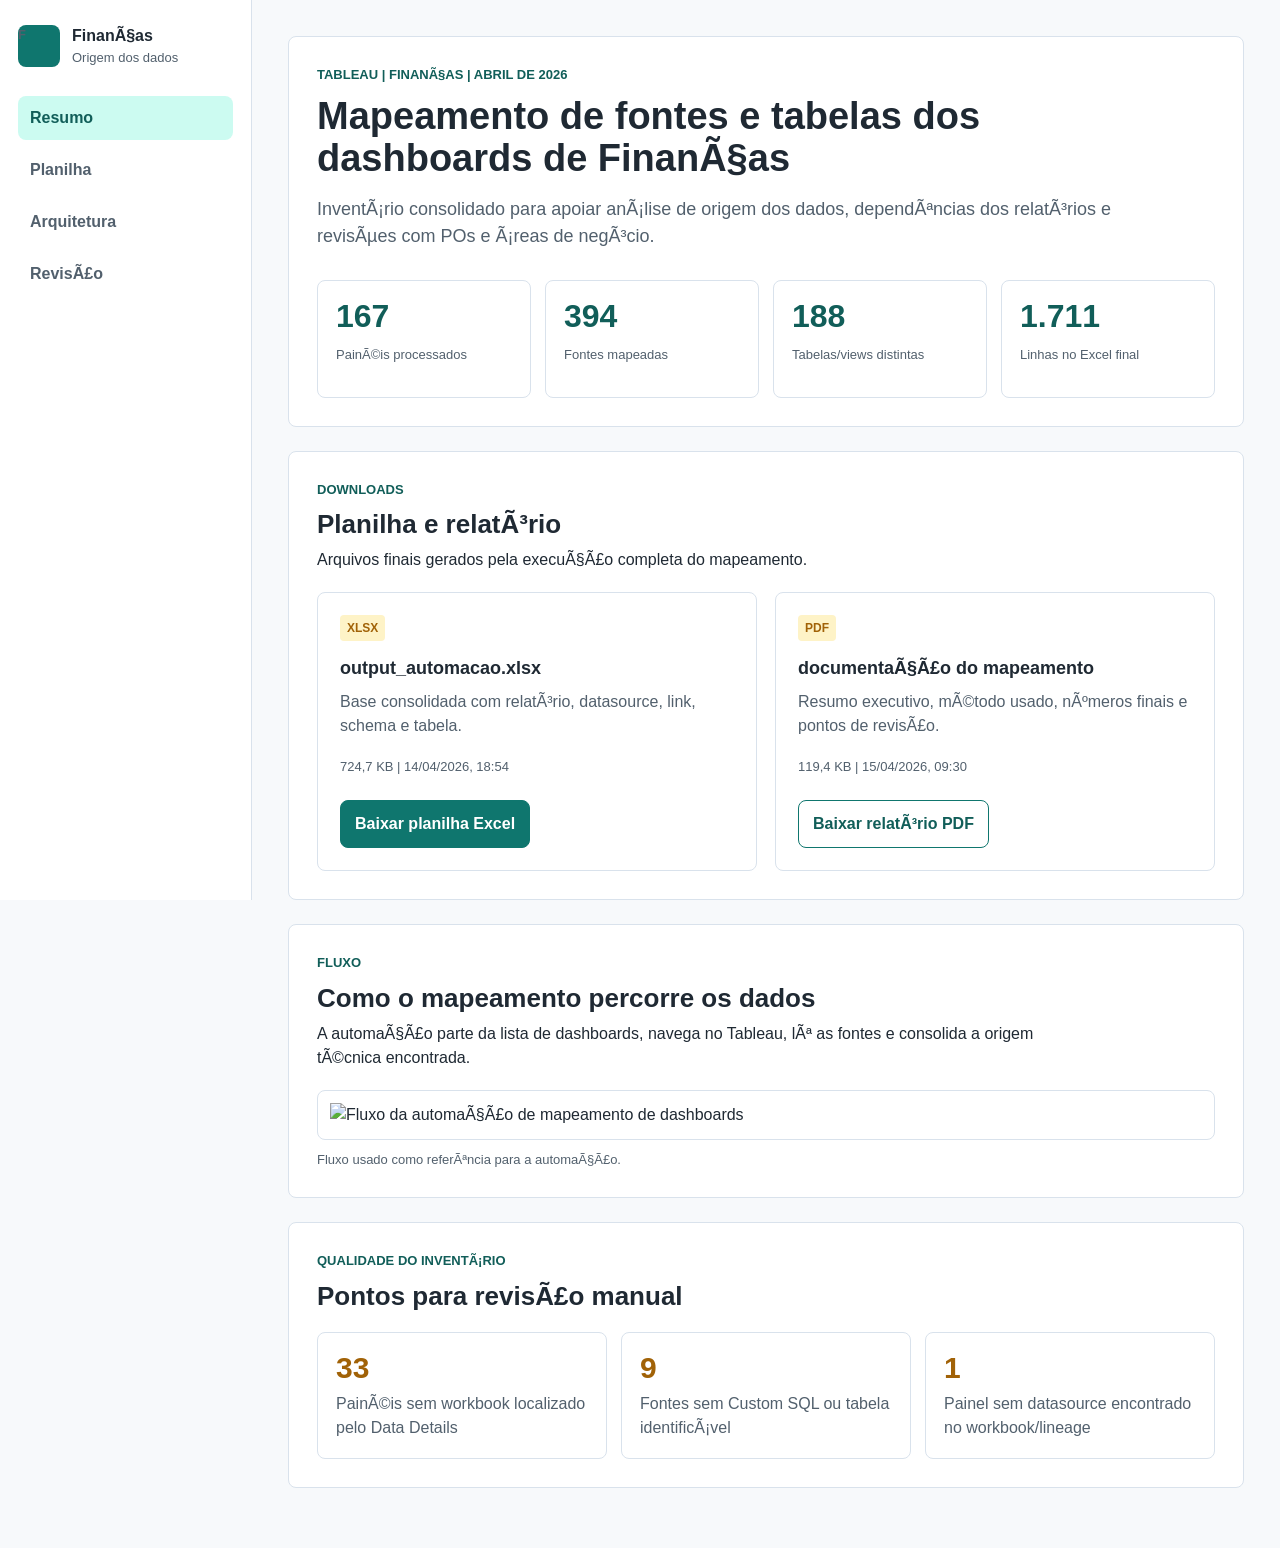
==== index.html @ c81b30ee "Publica app completo com downloads reais" ====
﻿<!doctype html>
<html lang="pt-BR">
<head>
  <meta charset="utf-8">
  <meta name="viewport" content="width=device-width, initial-scale=1">
  <title>Mapeamento de Dashboards de FinanÃ§as</title>
  <link rel="stylesheet" href="./styles.css">
</head>
<body>
  <aside class="sidebar" aria-label="Menu principal">
    <div class="brand">
      <span class="brand-mark">F</span>
      <div>
        <strong>FinanÃ§as</strong>
        <span>Origem dos dados</span>
      </div>
    </div>

    <nav>
      <a class="nav-item active" href="#resumo">Resumo</a>
      <a class="nav-item" href="#planilha">Planilha</a>
      <a class="nav-item" href="#arquitetura">Arquitetura</a>
      <a class="nav-item" href="#revisao">RevisÃ£o</a>
    </nav>
  </aside>

  <main class="content">
    <section class="intro" id="resumo">
      <p class="eyebrow">Tableau | FinanÃ§as | Abril de 2026</p>
      <h1>Mapeamento de fontes e tabelas dos dashboards de FinanÃ§as</h1>
      <p class="lead">
        InventÃ¡rio consolidado para apoiar anÃ¡lise de origem dos dados, dependÃªncias dos relatÃ³rios e revisÃµes com POs e Ã¡reas de negÃ³cio.
      </p>

      <div class="metrics" aria-label="NÃºmeros da execuÃ§Ã£o">
        <article class="metric">
          <strong data-metric="paineis">167</strong>
          <span>PainÃ©is processados</span>
        </article>
        <article class="metric">
          <strong data-metric="fontes">394</strong>
          <span>Fontes mapeadas</span>
        </article>
        <article class="metric">
          <strong data-metric="tabelas">188</strong>
          <span>Tabelas/views distintas</span>
        </article>
        <article class="metric">
          <strong data-metric="linhas">1.711</strong>
          <span>Linhas no Excel final</span>
        </article>
      </div>
    </section>

    <section id="planilha" class="section-block">
      <div class="section-heading">
        <p class="eyebrow">Downloads</p>
        <h2>Planilha e relatÃ³rio</h2>
        <p>Arquivos finais gerados pela execuÃ§Ã£o completa do mapeamento.</p>
      </div>

      <div class="download-grid">
        <article class="download-card">
          <div>
            <span class="file-type">XLSX</span>
            <h3>output_automacao.xlsx</h3>
            <p>Base consolidada com relatÃ³rio, datasource, link, schema e tabela.</p>
            <span class="file-meta" data-file="excel">Arquivo Excel</span>
          </div>
          <a class="button" href="./downloads/output_automacao.xlsx" download>Baixar planilha Excel</a>
        </article>

        <article class="download-card">
          <div>
            <span class="file-type">PDF</span>
            <h3>documentaÃ§Ã£o do mapeamento</h3>
            <p>Resumo executivo, mÃ©todo usado, nÃºmeros finais e pontos de revisÃ£o.</p>
            <span class="file-meta" data-file="pdf">Arquivo PDF</span>
          </div>
          <a class="button secondary" href="./downloads/documentacao_mapeamento_dashboards_financas.pdf" download>Baixar relatÃ³rio PDF</a>
        </article>
      </div>
    </section>

    <section id="arquitetura" class="section-block">
      <div class="section-heading">
        <p class="eyebrow">Fluxo</p>
        <h2>Como o mapeamento percorre os dados</h2>
        <p>A automaÃ§Ã£o parte da lista de dashboards, navega no Tableau, lÃª as fontes e consolida a origem tÃ©cnica encontrada.</p>
      </div>
      <figure class="architecture">
        <img src="./assets/arquitetura_automacao.png" alt="Fluxo da automaÃ§Ã£o de mapeamento de dashboards">
        <figcaption>Fluxo usado como referÃªncia para a automaÃ§Ã£o.</figcaption>
      </figure>
    </section>

    <section id="revisao" class="section-block">
      <div class="section-heading">
        <p class="eyebrow">Qualidade do inventÃ¡rio</p>
        <h2>Pontos para revisÃ£o manual</h2>
      </div>

      <div class="review-list">
        <article>
          <strong>33</strong>
          <span>PainÃ©is sem workbook localizado pelo Data Details</span>
        </article>
        <article>
          <strong>9</strong>
          <span>Fontes sem Custom SQL ou tabela identificÃ¡vel</span>
        </article>
        <article>
          <strong>1</strong>
          <span>Painel sem datasource encontrado no workbook/lineage</span>
        </article>
      </div>
    </section>
  </main>

  <script src="./app.js"></script>
</body>
</html>
---- styles.css ----
:root {
  --ink: #1f2933;
  --muted: #52606d;
  --line: #d9e2ec;
  --panel: #ffffff;
  --page: #f7f9fb;
  --accent: #0f766e;
  --accent-strong: #115e59;
  --accent-soft: #ccfbf1;
  --gold: #a16207;
  --radius: 8px;
}

* {
  box-sizing: border-box;
}

html {
  scroll-behavior: smooth;
}

body {
  background: var(--page);
  color: var(--ink);
  font-family: Arial, Helvetica, sans-serif;
  font-size: 16px;
  letter-spacing: 0;
  line-height: 1.5;
  margin: 0;
}

a {
  color: inherit;
}

.sidebar {
  background: #ffffff;
  border-right: 1px solid var(--line);
  bottom: 0;
  display: flex;
  flex-direction: column;
  gap: 28px;
  left: 0;
  padding: 24px 18px;
  position: fixed;
  top: 0;
  width: 252px;
  z-index: 10;
}

.brand {
  align-items: center;
  display: flex;
  gap: 12px;
}

.brand-mark {
  align-items: center;
  background: var(--accent);
  border-radius: var(--radius);
  color: #ffffff;
  display: inline-flex;
  font-weight: 700;
  height: 42px;
  justify-content: center;
  width: 42px;
}

.brand strong,
.brand span {
  display: block;
}

.brand span {
  color: var(--muted);
  font-size: 13px;
}

nav {
  display: grid;
  gap: 8px;
}

.nav-item,
.logout {
  border-radius: var(--radius);
  color: var(--muted);
  font-weight: 700;
  padding: 10px 12px;
  text-decoration: none;
}

.nav-item:hover,
.nav-item.active {
  background: var(--accent-soft);
  color: var(--accent-strong);
}

.logout {
  margin-top: auto;
}

.content {
  margin-left: 252px;
  padding: 36px;
}

.intro,
.section-block {
  background: var(--panel);
  border: 1px solid var(--line);
  border-radius: var(--radius);
  margin: 0 0 24px;
  padding: 28px;
}

.intro {
  min-height: 380px;
}

.eyebrow {
  color: var(--accent-strong);
  font-size: 13px;
  font-weight: 700;
  letter-spacing: 0;
  margin: 0 0 10px;
  text-transform: uppercase;
}

h1,
h2,
h3,
p {
  margin-top: 0;
}

h1 {
  font-size: 38px;
  line-height: 1.12;
  margin-bottom: 16px;
  max-width: 880px;
}

h2 {
  font-size: 26px;
  line-height: 1.2;
  margin-bottom: 8px;
}

h3 {
  font-size: 18px;
  margin-bottom: 8px;
}

.lead {
  color: var(--muted);
  font-size: 18px;
  max-width: 820px;
}

.metrics {
  display: grid;
  gap: 14px;
  grid-template-columns: repeat(4, minmax(0, 1fr));
  margin-top: 30px;
}

.metric {
  border: 1px solid var(--line);
  border-radius: var(--radius);
  min-height: 118px;
  padding: 18px;
}

.metric strong {
  color: var(--accent-strong);
  display: block;
  font-size: 32px;
  line-height: 1.1;
  margin-bottom: 8px;
}

.metric span,
.file-meta,
figcaption {
  color: var(--muted);
  font-size: 13px;
}

.section-heading {
  margin-bottom: 20px;
  max-width: 760px;
}

.download-grid {
  display: grid;
  gap: 18px;
  grid-template-columns: repeat(2, minmax(0, 1fr));
}

.download-card {
  border: 1px solid var(--line);
  border-radius: var(--radius);
  display: flex;
  flex-direction: column;
  justify-content: space-between;
  min-height: 246px;
  padding: 22px;
}

.file-type {
  background: #fef3c7;
  border-radius: 4px;
  color: var(--gold);
  display: inline-block;
  font-size: 12px;
  font-weight: 700;
  margin-bottom: 14px;
  padding: 4px 7px;
}

.download-card p {
  color: var(--muted);
}

.button {
  align-items: center;
  background: var(--accent);
  border: 1px solid var(--accent);
  border-radius: var(--radius);
  color: #ffffff;
  display: inline-flex;
  font-weight: 700;
  justify-content: center;
  margin-top: 22px;
  min-height: 44px;
  padding: 11px 14px;
  text-decoration: none;
  width: fit-content;
}

.button:hover {
  background: var(--accent-strong);
}

.button.secondary {
  background: #ffffff;
  color: var(--accent-strong);
}

.button.secondary:hover {
  background: var(--accent-soft);
}

.architecture {
  margin: 0;
}

.architecture img {
  background: #ffffff;
  border: 1px solid var(--line);
  border-radius: var(--radius);
  display: block;
  height: auto;
  max-width: 100%;
  padding: 12px;
}

.architecture figcaption {
  margin-top: 10px;
}

.review-list {
  display: grid;
  gap: 14px;
  grid-template-columns: repeat(3, minmax(0, 1fr));
}

.review-list article {
  border: 1px solid var(--line);
  border-radius: var(--radius);
  padding: 18px;
}

.review-list strong {
  color: var(--gold);
  display: block;
  font-size: 30px;
  line-height: 1.1;
  margin-bottom: 8px;
}

.review-list span {
  color: var(--muted);
}

@media (max-width: 920px) {
  .sidebar {
    border-bottom: 1px solid var(--line);
    border-right: 0;
    bottom: auto;
    position: sticky;
    width: 100%;
  }

  nav {
    grid-template-columns: repeat(4, minmax(0, 1fr));
  }

  .logout {
    display: none;
  }

  .content {
    margin-left: 0;
    padding: 18px;
  }

  h1 {
    font-size: 30px;
  }

  .metrics,
  .download-grid,
  .review-list {
    grid-template-columns: 1fr;
  }
}

@media (max-width: 560px) {
  .sidebar {
    padding: 16px;
  }

  nav {
    grid-template-columns: 1fr 1fr;
  }

  .intro,
  .section-block {
    padding: 20px;
  }
}
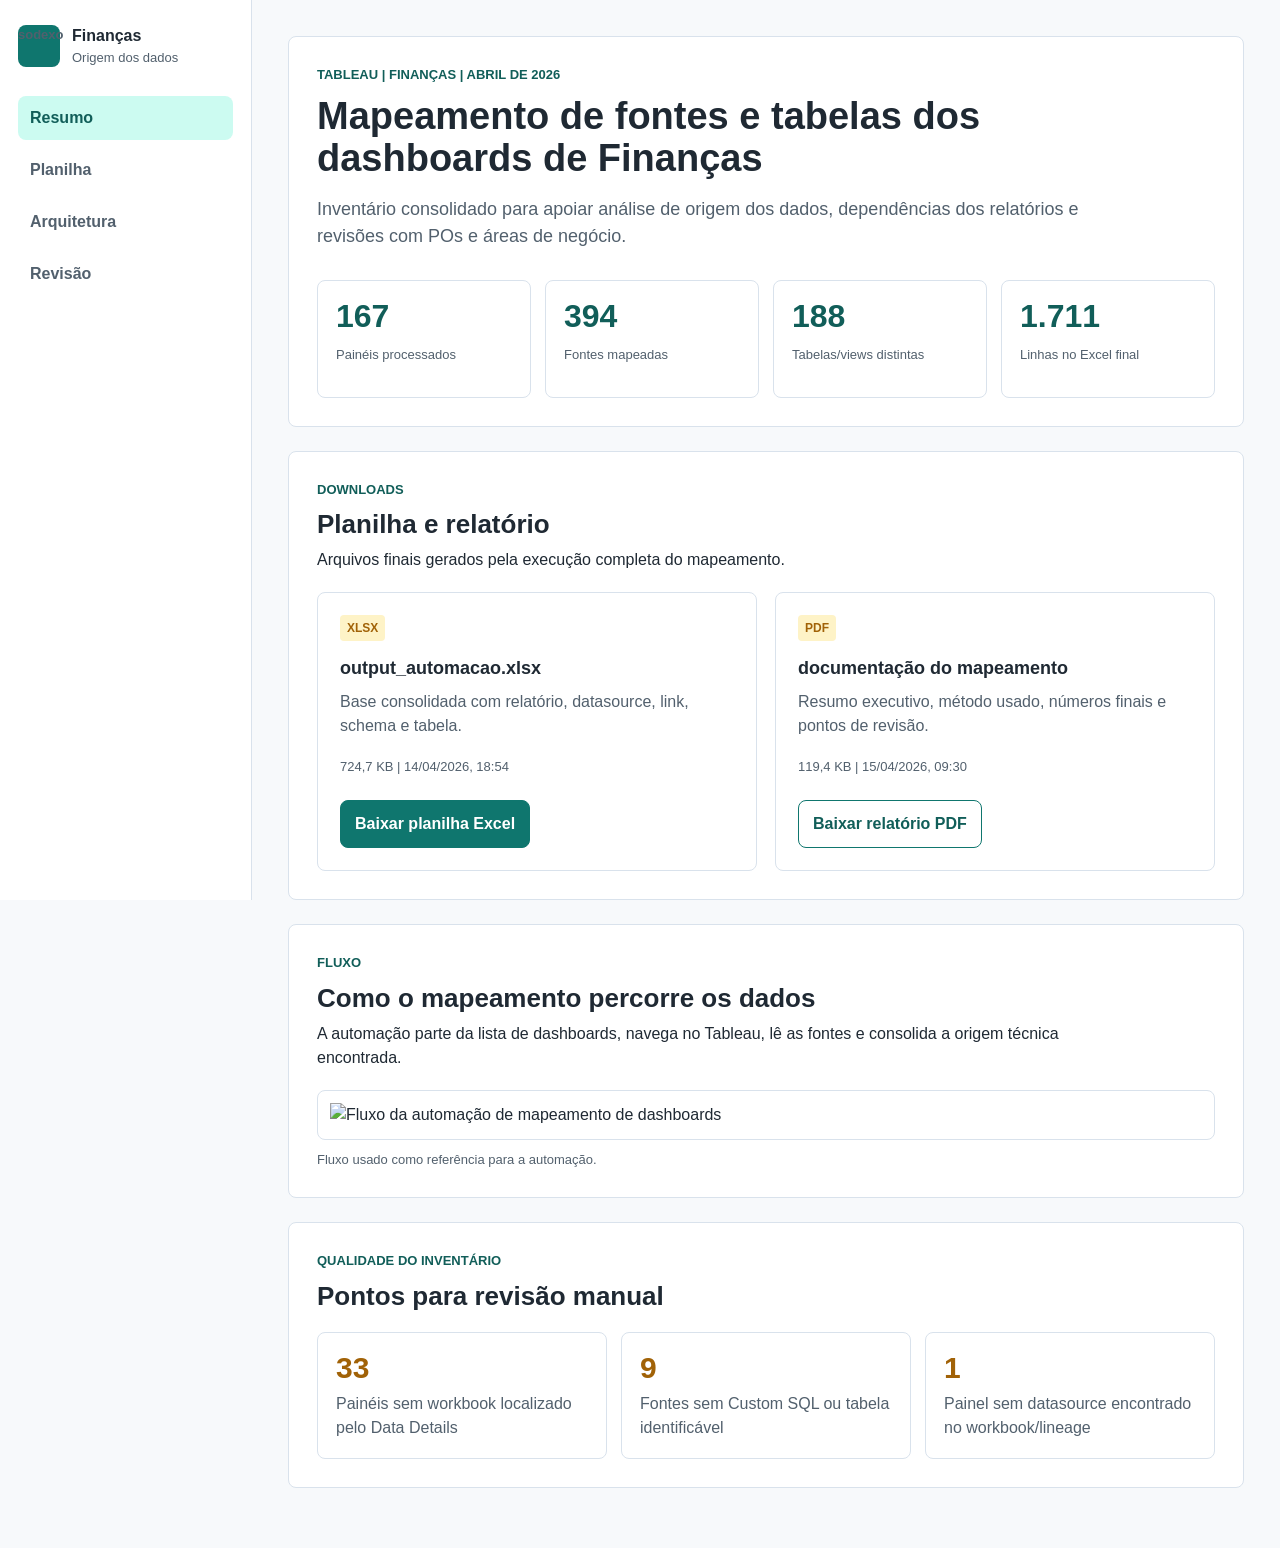
==== commit e7060f32: "Adiciona versionamento de assets do design system" ====
--- a/index.html
+++ b/index.html
@@ -1,17 +1,17 @@
-﻿<!doctype html>
+<!doctype html>
 <html lang="pt-BR">
 <head>
   <meta charset="utf-8">
   <meta name="viewport" content="width=device-width, initial-scale=1">
-  <title>Mapeamento de Dashboards de FinanÃ§as</title>
-  <link rel="stylesheet" href="./styles.css">
+  <title>Mapeamento de Dashboards de Finanças</title>
+  <link rel="stylesheet" href="./styles.css?v=20260415-design-system">
 </head>
 <body>
   <aside class="sidebar" aria-label="Menu principal">
     <div class="brand">
-      <span class="brand-mark">F</span>
+      <span class="brand-mark">sodexo</span>
       <div>
-        <strong>FinanÃ§as</strong>
+        <strong>Finanças</strong>
         <span>Origem dos dados</span>
       </div>
     </div>
@@ -20,22 +20,22 @@
       <a class="nav-item active" href="#resumo">Resumo</a>
       <a class="nav-item" href="#planilha">Planilha</a>
       <a class="nav-item" href="#arquitetura">Arquitetura</a>
-      <a class="nav-item" href="#revisao">RevisÃ£o</a>
+      <a class="nav-item" href="#revisao">Revisão</a>
     </nav>
   </aside>
 
   <main class="content">
     <section class="intro" id="resumo">
-      <p class="eyebrow">Tableau | FinanÃ§as | Abril de 2026</p>
-      <h1>Mapeamento de fontes e tabelas dos dashboards de FinanÃ§as</h1>
+      <p class="eyebrow">Tableau | Finanças | Abril de 2026</p>
+      <h1>Mapeamento de fontes e tabelas dos dashboards de Finanças</h1>
       <p class="lead">
-        InventÃ¡rio consolidado para apoiar anÃ¡lise de origem dos dados, dependÃªncias dos relatÃ³rios e revisÃµes com POs e Ã¡reas de negÃ³cio.
+        Inventário consolidado para apoiar análise de origem dos dados, dependências dos relatórios e revisões com POs e áreas de negócio.
       </p>
 
-      <div class="metrics" aria-label="NÃºmeros da execuÃ§Ã£o">
+      <div class="metrics" aria-label="Números da execução">
         <article class="metric">
           <strong data-metric="paineis">167</strong>
-          <span>PainÃ©is processados</span>
+          <span>Painéis processados</span>
         </article>
         <article class="metric">
           <strong data-metric="fontes">394</strong>
@@ -55,8 +55,8 @@
     <section id="planilha" class="section-block">
       <div class="section-heading">
         <p class="eyebrow">Downloads</p>
-        <h2>Planilha e relatÃ³rio</h2>
-        <p>Arquivos finais gerados pela execuÃ§Ã£o completa do mapeamento.</p>
+        <h2>Planilha e relatório</h2>
+        <p>Arquivos finais gerados pela execução completa do mapeamento.</p>
       </div>
 
       <div class="download-grid">
@@ -64,7 +64,7 @@
           <div>
             <span class="file-type">XLSX</span>
             <h3>output_automacao.xlsx</h3>
-            <p>Base consolidada com relatÃ³rio, datasource, link, schema e tabela.</p>
+            <p>Base consolidada com relatório, datasource, link, schema e tabela.</p>
             <span class="file-meta" data-file="excel">Arquivo Excel</span>
           </div>
           <a class="button" href="./downloads/output_automacao.xlsx" download>Baixar planilha Excel</a>
@@ -73,11 +73,11 @@
         <article class="download-card">
           <div>
             <span class="file-type">PDF</span>
-            <h3>documentaÃ§Ã£o do mapeamento</h3>
-            <p>Resumo executivo, mÃ©todo usado, nÃºmeros finais e pontos de revisÃ£o.</p>
+            <h3>documentação do mapeamento</h3>
+            <p>Resumo executivo, método usado, números finais e pontos de revisão.</p>
             <span class="file-meta" data-file="pdf">Arquivo PDF</span>
           </div>
-          <a class="button secondary" href="./downloads/documentacao_mapeamento_dashboards_financas.pdf" download>Baixar relatÃ³rio PDF</a>
+          <a class="button secondary" href="./downloads/documentacao_mapeamento_dashboards_financas.pdf" download>Baixar relatório PDF</a>
         </article>
       </div>
     </section>
@@ -86,28 +86,28 @@
       <div class="section-heading">
         <p class="eyebrow">Fluxo</p>
         <h2>Como o mapeamento percorre os dados</h2>
-        <p>A automaÃ§Ã£o parte da lista de dashboards, navega no Tableau, lÃª as fontes e consolida a origem tÃ©cnica encontrada.</p>
+        <p>A automação parte da lista de dashboards, navega no Tableau, lê as fontes e consolida a origem técnica encontrada.</p>
       </div>
       <figure class="architecture">
-        <img src="./assets/arquitetura_automacao.png" alt="Fluxo da automaÃ§Ã£o de mapeamento de dashboards">
-        <figcaption>Fluxo usado como referÃªncia para a automaÃ§Ã£o.</figcaption>
+        <img src="./assets/arquitetura_automacao.png" alt="Fluxo da automação de mapeamento de dashboards">
+        <figcaption>Fluxo usado como referência para a automação.</figcaption>
       </figure>
     </section>
 
     <section id="revisao" class="section-block">
       <div class="section-heading">
-        <p class="eyebrow">Qualidade do inventÃ¡rio</p>
-        <h2>Pontos para revisÃ£o manual</h2>
+        <p class="eyebrow">Qualidade do inventário</p>
+        <h2>Pontos para revisão manual</h2>
       </div>
 
       <div class="review-list">
         <article>
           <strong>33</strong>
-          <span>PainÃ©is sem workbook localizado pelo Data Details</span>
+          <span>Painéis sem workbook localizado pelo Data Details</span>
         </article>
         <article>
           <strong>9</strong>
-          <span>Fontes sem Custom SQL ou tabela identificÃ¡vel</span>
+          <span>Fontes sem Custom SQL ou tabela identificável</span>
         </article>
         <article>
           <strong>1</strong>
@@ -117,7 +117,6 @@
     </section>
   </main>
 
-  <script src="./app.js"></script>
+  <script src="./app.js?v=20260415-design-system"></script>
 </body>
 </html>
-
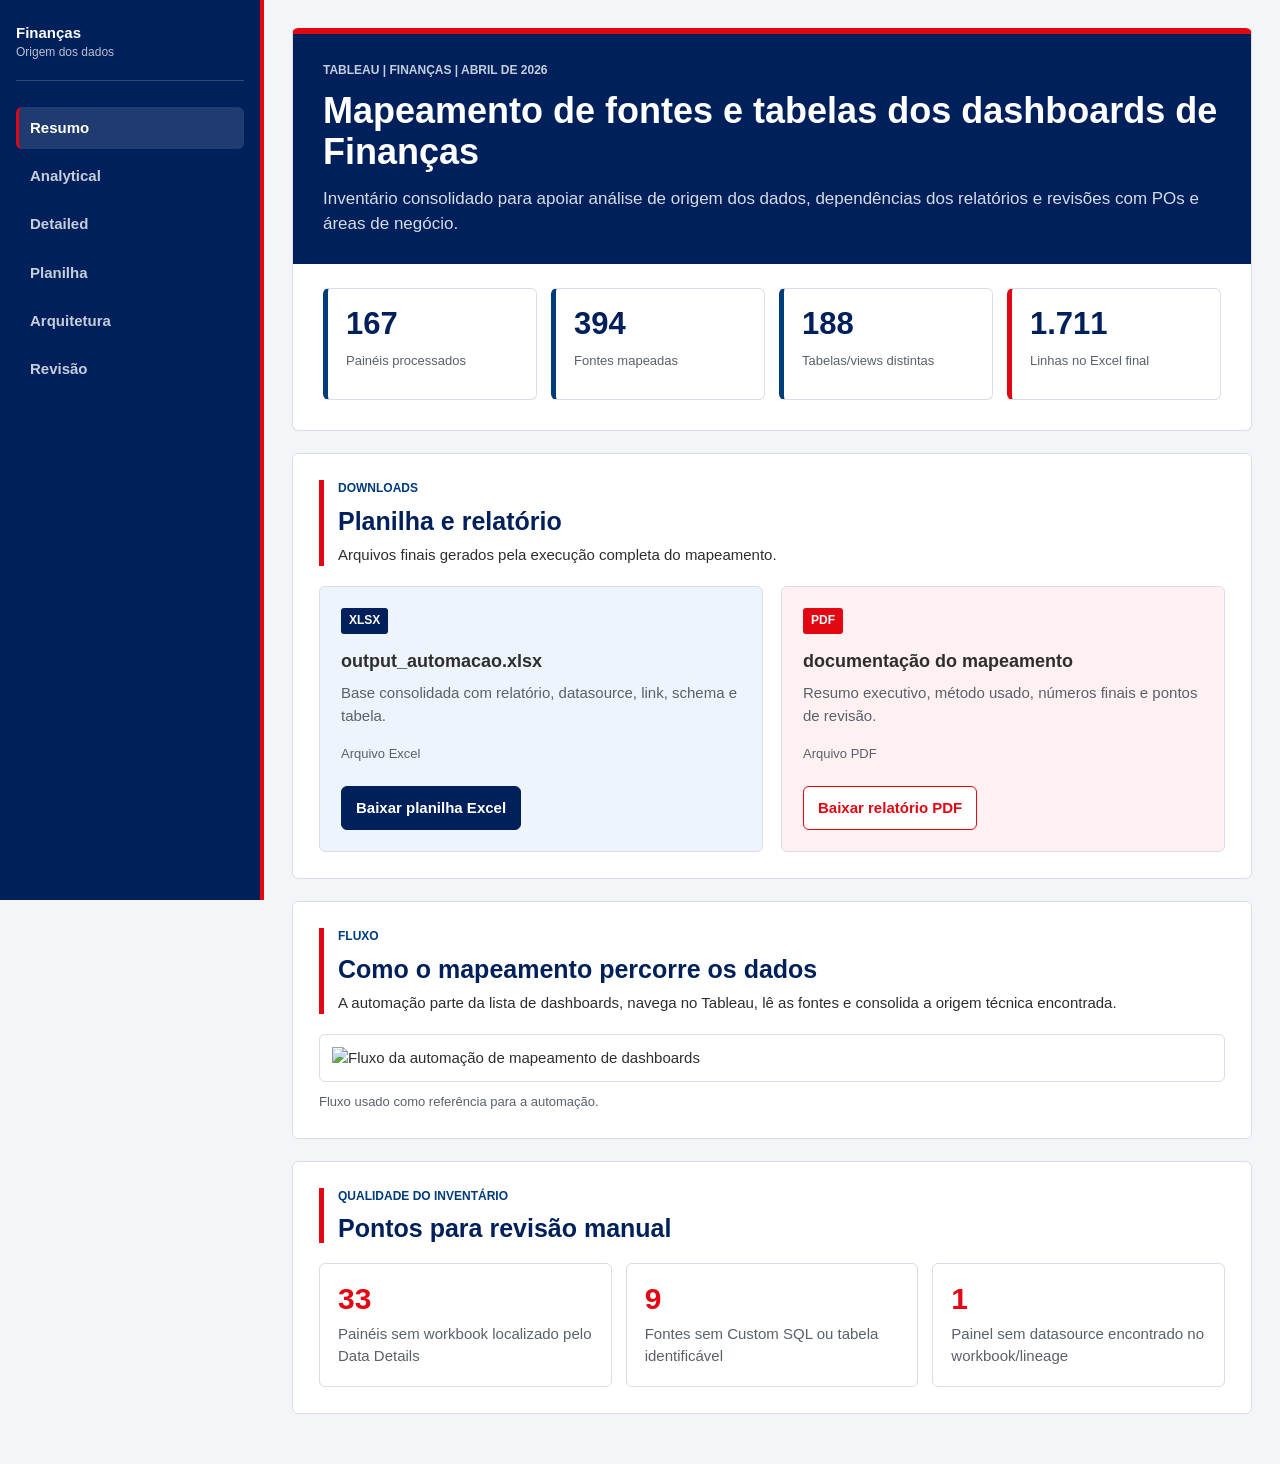
==== commit aa7cf2c0: "Remove logo da barra lateral" ====
--- a/index.html
+++ b/index.html
@@ -4,12 +4,11 @@
   <meta charset="utf-8">
   <meta name="viewport" content="width=device-width, initial-scale=1">
   <title>Mapeamento de Dashboards de Finanças</title>
-  <link rel="stylesheet" href="./styles.css?v=20260415-design-system">
+  <link rel="stylesheet" href="./styles.css?v=20260415-no-sidebar-logo">
 </head>
 <body>
   <aside class="sidebar" aria-label="Menu principal">
     <div class="brand">
-      <span class="brand-mark">sodexo</span>
       <div>
         <strong>Finanças</strong>
         <span>Origem dos dados</span>
@@ -17,8 +16,10 @@
     </div>
 
     <nav>
-      <a class="nav-item active" href="#resumo">Resumo</a>
-      <a class="nav-item" href="#planilha">Planilha</a>
+      <a class="nav-item active" href="./index.html">Resumo</a>
+      <a class="nav-item" href="./analytical.html">Analytical</a>
+      <a class="nav-item" href="./detailed.html">Detailed</a>
+      <a class="nav-item" href="./index.html#planilha">Planilha</a>
       <a class="nav-item" href="#arquitetura">Arquitetura</a>
       <a class="nav-item" href="#revisao">Revisão</a>
     </nav>
@@ -117,6 +118,6 @@
     </section>
   </main>
 
-  <script src="./app.js?v=20260415-design-system"></script>
+  <script src="./app.js?v=20260415-no-sidebar-logo"></script>
 </body>
 </html>
--- a/styles.css
+++ b/styles.css
@@ -1,14 +1,15 @@
 :root {
-  --ink: #1f2933;
-  --muted: #52606d;
-  --line: #d9e2ec;
+  --sodexo-blue: #00205b;
+  --sodexo-blue-2: #003b7a;
+  --sodexo-red: #e30613;
+  --ink: #2e2e2e;
+  --muted: #59616b;
+  --line: #d8dde6;
   --panel: #ffffff;
-  --page: #f7f9fb;
-  --accent: #0f766e;
-  --accent-strong: #115e59;
-  --accent-soft: #ccfbf1;
-  --gold: #a16207;
-  --radius: 8px;
+  --page: #f3f5f8;
+  --soft-blue: #eef4fb;
+  --soft-red: #fff1f2;
+  --radius: 6px;
 }
 
 * {
@@ -23,9 +24,9 @@
   background: var(--page);
   color: var(--ink);
   font-family: Arial, Helvetica, sans-serif;
-  font-size: 16px;
+  font-size: 15px;
   letter-spacing: 0;
-  line-height: 1.5;
+  line-height: 1.48;
   margin: 0;
 }
 
@@ -34,36 +35,25 @@
 }
 
 .sidebar {
-  background: #ffffff;
-  border-right: 1px solid var(--line);
+  background: var(--sodexo-blue);
+  border-right: 4px solid var(--sodexo-red);
   bottom: 0;
+  color: #ffffff;
   display: flex;
   flex-direction: column;
-  gap: 28px;
+  gap: 26px;
   left: 0;
-  padding: 24px 18px;
+  padding: 22px 16px;
   position: fixed;
   top: 0;
-  width: 252px;
+  width: 264px;
   z-index: 10;
 }
 
 .brand {
-  align-items: center;
-  display: flex;
-  gap: 12px;
-}
-
-.brand-mark {
-  align-items: center;
-  background: var(--accent);
-  border-radius: var(--radius);
-  color: #ffffff;
-  display: inline-flex;
-  font-weight: 700;
-  height: 42px;
-  justify-content: center;
-  width: 42px;
+  border-bottom: 1px solid rgba(255, 255, 255, 0.18);
+  display: block;
+  padding-bottom: 18px;
 }
 
 .brand strong,
@@ -71,29 +61,35 @@
   display: block;
 }
 
+.brand strong {
+  font-size: 15px;
+}
+
 .brand span {
-  color: var(--muted);
-  font-size: 13px;
+  color: rgba(255, 255, 255, 0.72);
+  font-size: 12px;
 }
 
 nav {
   display: grid;
-  gap: 8px;
+  gap: 6px;
 }
 
 .nav-item,
 .logout {
-  border-radius: var(--radius);
-  color: var(--muted);
-  font-weight: 700;
-  padding: 10px 12px;
+  border-left: 3px solid transparent;
+  border-radius: var(--radius);
+  color: rgba(255, 255, 255, 0.78);
+  font-weight: 700;
+  padding: 10px 11px;
   text-decoration: none;
 }
 
 .nav-item:hover,
 .nav-item.active {
-  background: var(--accent-soft);
-  color: var(--accent-strong);
+  background: rgba(255, 255, 255, 0.12);
+  border-left-color: var(--sodexo-red);
+  color: #ffffff;
 }
 
 .logout {
@@ -101,8 +97,8 @@
 }
 
 .content {
-  margin-left: 252px;
-  padding: 36px;
+  margin-left: 264px;
+  padding: 28px;
 }
 
 .intro,
@@ -110,20 +106,56 @@
   background: var(--panel);
   border: 1px solid var(--line);
   border-radius: var(--radius);
-  margin: 0 0 24px;
-  padding: 28px;
+  margin: 0 0 22px;
 }
 
 .intro {
-  min-height: 380px;
+  border-top: 6px solid var(--sodexo-red);
+  min-height: 360px;
+  overflow: hidden;
+  padding: 0;
+}
+
+.intro > .eyebrow,
+.intro > h1,
+.intro > .lead {
+  background: var(--sodexo-blue);
+  color: #ffffff;
+  margin: 0;
+  padding-left: 30px;
+  padding-right: 30px;
+}
+
+.intro > .eyebrow {
+  color: rgba(255, 255, 255, 0.78);
+  padding-top: 28px;
+}
+
+.intro > h1 {
+  font-size: 36px;
+  line-height: 1.14;
+  max-width: none;
+  padding-bottom: 14px;
+  padding-top: 10px;
+}
+
+.intro > .lead {
+  color: rgba(255, 255, 255, 0.84);
+  font-size: 17px;
+  max-width: none;
+  padding-bottom: 28px;
+}
+
+.section-block {
+  padding: 26px;
 }
 
 .eyebrow {
-  color: var(--accent-strong);
-  font-size: 13px;
+  color: var(--sodexo-blue-2);
+  font-size: 12px;
   font-weight: 700;
   letter-spacing: 0;
-  margin: 0 0 10px;
+  margin: 0 0 8px;
   text-transform: uppercase;
 }
 
@@ -135,47 +167,55 @@
 }
 
 h1 {
-  font-size: 38px;
+  font-size: 36px;
   line-height: 1.12;
   margin-bottom: 16px;
-  max-width: 880px;
+  max-width: 920px;
 }
 
 h2 {
-  font-size: 26px;
+  color: var(--sodexo-blue);
+  font-size: 25px;
   line-height: 1.2;
   margin-bottom: 8px;
 }
 
 h3 {
+  color: var(--ink);
   font-size: 18px;
   margin-bottom: 8px;
 }
 
 .lead {
   color: var(--muted);
-  font-size: 18px;
-  max-width: 820px;
+  font-size: 17px;
+  max-width: 860px;
 }
 
 .metrics {
   display: grid;
   gap: 14px;
   grid-template-columns: repeat(4, minmax(0, 1fr));
-  margin-top: 30px;
+  padding: 24px 30px 30px;
 }
 
 .metric {
-  border: 1px solid var(--line);
-  border-radius: var(--radius);
-  min-height: 118px;
+  background: #ffffff;
+  border: 1px solid var(--line);
+  border-left: 5px solid var(--sodexo-blue-2);
+  border-radius: var(--radius);
+  min-height: 112px;
   padding: 18px;
 }
 
+.metric:nth-child(4) {
+  border-left-color: var(--sodexo-red);
+}
+
 .metric strong {
-  color: var(--accent-strong);
+  color: var(--sodexo-blue);
   display: block;
-  font-size: 32px;
+  font-size: 31px;
   line-height: 1.1;
   margin-bottom: 8px;
 }
@@ -188,8 +228,10 @@
 }
 
 .section-heading {
+  border-left: 5px solid var(--sodexo-red);
   margin-bottom: 20px;
-  max-width: 760px;
+  max-width: 820px;
+  padding-left: 14px;
 }
 
 .download-grid {
@@ -199,24 +241,37 @@
 }
 
 .download-card {
+  background: #ffffff;
   border: 1px solid var(--line);
   border-radius: var(--radius);
   display: flex;
   flex-direction: column;
   justify-content: space-between;
-  min-height: 246px;
-  padding: 22px;
+  min-height: 232px;
+  padding: 21px;
+}
+
+.download-card:first-child {
+  background: var(--soft-blue);
+}
+
+.download-card:nth-child(2) {
+  background: var(--soft-red);
 }
 
 .file-type {
-  background: #fef3c7;
-  border-radius: 4px;
-  color: var(--gold);
+  background: var(--sodexo-blue);
+  border-radius: 3px;
+  color: #ffffff;
   display: inline-block;
   font-size: 12px;
   font-weight: 700;
   margin-bottom: 14px;
-  padding: 4px 7px;
+  padding: 4px 8px;
+}
+
+.download-card:nth-child(2) .file-type {
+  background: var(--sodexo-red);
 }
 
 .download-card p {
@@ -225,31 +280,33 @@
 
 .button {
   align-items: center;
-  background: var(--accent);
-  border: 1px solid var(--accent);
+  background: var(--sodexo-blue);
+  border: 1px solid var(--sodexo-blue);
   border-radius: var(--radius);
   color: #ffffff;
   display: inline-flex;
   font-weight: 700;
   justify-content: center;
   margin-top: 22px;
-  min-height: 44px;
-  padding: 11px 14px;
+  min-height: 42px;
+  padding: 10px 14px;
   text-decoration: none;
   width: fit-content;
 }
 
 .button:hover {
-  background: var(--accent-strong);
+  background: var(--sodexo-blue-2);
 }
 
 .button.secondary {
   background: #ffffff;
-  color: var(--accent-strong);
+  border-color: var(--sodexo-red);
+  color: var(--sodexo-red);
 }
 
 .button.secondary:hover {
-  background: var(--accent-soft);
+  background: var(--sodexo-red);
+  color: #ffffff;
 }
 
 .architecture {
@@ -277,13 +334,14 @@
 }
 
 .review-list article {
+  background: #ffffff;
   border: 1px solid var(--line);
   border-radius: var(--radius);
   padding: 18px;
 }
 
 .review-list strong {
-  color: var(--gold);
+  color: var(--sodexo-red);
   display: block;
   font-size: 30px;
   line-height: 1.1;
@@ -294,9 +352,691 @@
   color: var(--muted);
 }
 
+.intro.compact {
+  min-height: 0;
+}
+
+.chart-layout {
+  display: grid;
+  gap: 18px;
+  grid-template-columns: repeat(2, minmax(0, 1fr));
+  margin-bottom: 22px;
+}
+
+.chart-card {
+  background: var(--panel);
+  border: 1px solid var(--line);
+  border-radius: var(--radius);
+  min-width: 0;
+  padding: 24px;
+}
+
+.bar-list {
+  display: grid;
+  gap: 14px;
+}
+
+.bar-row {
+  display: grid;
+  gap: 7px;
+  min-width: 0;
+}
+
+.bar-meta {
+  align-items: start;
+  display: flex;
+  gap: 12px;
+  justify-content: space-between;
+  min-width: 0;
+}
+
+.bar-label {
+  color: var(--ink);
+  min-width: 0;
+  overflow-wrap: anywhere;
+}
+
+.bar-value {
+  color: var(--sodexo-blue);
+  flex: 0 0 auto;
+  font-size: 14px;
+}
+
+.bar-track {
+  background: #e7ebf2;
+  border-radius: 999px;
+  height: 9px;
+  overflow: hidden;
+}
+
+.bar-fill {
+  background: var(--sodexo-blue-2);
+  display: block;
+  height: 100%;
+}
+
+.bar-fill.is-ok,
+.status-pill.is-ok {
+  background: #2e7d32;
+}
+
+.bar-fill.is-warning,
+.status-pill.is-warning {
+  background: #b36b00;
+}
+
+.bar-fill.is-error,
+.status-pill.is-error {
+  background: var(--sodexo-red);
+}
+
+.bar-fill.is-review,
+.status-pill.is-review {
+  background: var(--sodexo-blue-2);
+}
+
+.empty-state,
+.empty-cell,
+.muted-note {
+  color: var(--muted);
+}
+
+.filters {
+  display: grid;
+  gap: 14px;
+  grid-template-columns: 1.35fr repeat(3, minmax(0, 1fr));
+  margin-top: 18px;
+}
+
+.filters label {
+  color: var(--sodexo-blue);
+  display: grid;
+  font-size: 13px;
+  font-weight: 700;
+  gap: 7px;
+}
+
+.filters input,
+.filters select {
+  background: #ffffff;
+  border: 1px solid var(--line);
+  border-radius: var(--radius);
+  color: var(--ink);
+  font: inherit;
+  min-height: 42px;
+  min-width: 0;
+  padding: 9px 11px;
+  width: 100%;
+}
+
+.filters input:focus,
+.filters select:focus {
+  border-color: var(--sodexo-blue-2);
+  outline: 2px solid rgba(0, 59, 122, 0.16);
+}
+
+.detail-actions {
+  align-items: center;
+  display: flex;
+  gap: 14px;
+  justify-content: space-between;
+  margin: 22px 0 14px;
+}
+
+.detail-actions span,
+.pagination span {
+  color: var(--muted);
+  font-weight: 700;
+}
+
+.table-shell {
+  border: 1px solid var(--line);
+  border-radius: var(--radius);
+  overflow-x: auto;
+  width: 100%;
+}
+
+.data-table {
+  background: #ffffff;
+  border-collapse: collapse;
+  min-width: 980px;
+  width: 100%;
+}
+
+.compact-table {
+  min-width: 720px;
+}
+
+.data-table th,
+.data-table td {
+  border-bottom: 1px solid var(--line);
+  padding: 12px 14px;
+  text-align: left;
+  vertical-align: top;
+}
+
+.data-table th {
+  background: var(--soft-blue);
+  color: var(--sodexo-blue);
+  font-size: 13px;
+  text-transform: uppercase;
+}
+
+.data-table td {
+  color: var(--ink);
+  overflow-wrap: anywhere;
+}
+
+.data-table tr:last-child td {
+  border-bottom: 0;
+}
+
+.data-table a {
+  color: var(--sodexo-blue-2);
+  font-weight: 700;
+}
+
+.wide-cell {
+  min-width: 220px;
+}
+
+.status-pill {
+  border-radius: 999px;
+  color: #ffffff;
+  display: inline-flex;
+  font-size: 12px;
+  font-weight: 700;
+  line-height: 1.2;
+  padding: 5px 8px;
+  white-space: nowrap;
+}
+
+.pagination {
+  align-items: center;
+  display: flex;
+  gap: 12px;
+  justify-content: flex-end;
+  margin-top: 16px;
+}
+
+.button.small {
+  font-size: 13px;
+  margin-top: 0;
+  min-height: 34px;
+  padding: 7px 11px;
+}
+
+.button:disabled,
+.button[disabled] {
+  cursor: not-allowed;
+  opacity: 0.48;
+}
+
+code {
+  background: var(--soft-blue);
+  border: 1px solid var(--line);
+  border-radius: 4px;
+  color: var(--sodexo-blue);
+  padding: 1px 4px;
+}
+
+.similarity-section {
+  overflow: hidden;
+}
+
+.similarity-bands {
+  display: grid;
+  gap: 12px;
+  grid-template-columns: repeat(5, minmax(0, 1fr));
+  margin-bottom: 18px;
+}
+
+.similarity-band {
+  border: 1px solid transparent;
+  border-radius: var(--radius);
+  color: #ffffff;
+  cursor: pointer;
+  display: grid;
+  gap: 6px;
+  min-height: 138px;
+  padding: 15px;
+  text-align: left;
+}
+
+.similarity-band strong {
+  display: block;
+  font-size: 24px;
+  line-height: 1.1;
+}
+
+.similarity-band span,
+.similarity-band small {
+  display: block;
+}
+
+.similarity-band small {
+  color: rgba(255, 255, 255, 0.86);
+  font-size: 12px;
+  line-height: 1.35;
+}
+
+.similarity-band[aria-expanded="true"] {
+  box-shadow: 0 0 0 3px rgba(0, 32, 91, 0.18);
+  outline: 2px solid #ffffff;
+}
+
+.tone-red {
+  background: #c5161d;
+}
+
+.tone-orange {
+  background: #c75f00;
+}
+
+.tone-yellow {
+  background: #b78700;
+}
+
+.tone-lime {
+  background: #6f8f00;
+}
+
+.tone-green {
+  background: #1f7a3a;
+}
+
+.similarity-panel {
+  border-top: 1px solid var(--line);
+  padding-top: 18px;
+}
+
+.similarity-hint,
+.similarity-panel-heading p {
+  color: var(--muted);
+  margin-bottom: 0;
+}
+
+.similarity-panel-heading {
+  align-items: end;
+  display: flex;
+  gap: 18px;
+  justify-content: space-between;
+  margin-bottom: 14px;
+}
+
+.similarity-panel-heading h3 {
+  color: var(--sodexo-blue);
+  margin-bottom: 0;
+}
+
+.similarity-pair-list {
+  display: grid;
+  gap: 10px;
+  max-height: 680px;
+  overflow: auto;
+  padding-right: 4px;
+}
+
+.similarity-pair {
+  background: #ffffff;
+  border: 1px solid var(--line);
+  border-radius: var(--radius);
+  overflow: hidden;
+}
+
+.similarity-pair-toggle {
+  align-items: center;
+  background: #ffffff;
+  border: 0;
+  color: var(--ink);
+  cursor: pointer;
+  display: flex;
+  gap: 16px;
+  justify-content: space-between;
+  padding: 14px 16px;
+  text-align: left;
+  width: 100%;
+}
+
+.similarity-pair-toggle:hover,
+.similarity-pair-toggle[aria-expanded="true"] {
+  background: var(--soft-blue);
+}
+
+.similarity-reports {
+  font-weight: 700;
+  min-width: 0;
+  overflow-wrap: anywhere;
+}
+
+.similarity-stats {
+  background: var(--sodexo-blue);
+  border-radius: 999px;
+  color: #ffffff;
+  flex: 0 0 auto;
+  font-size: 12px;
+  font-weight: 700;
+  padding: 5px 8px;
+  white-space: nowrap;
+}
+
+.similarity-details {
+  border-top: 1px solid var(--line);
+  display: grid;
+  gap: 14px;
+  grid-template-columns: repeat(3, minmax(0, 1fr));
+  padding: 16px;
+}
+
+.similarity-table-group {
+  background: #ffffff;
+  border: 1px solid var(--line);
+  border-radius: var(--radius);
+  min-width: 0;
+  padding: 13px;
+}
+
+.similarity-table-group.is-common {
+  background: #eef7f0;
+  border-color: rgba(31, 122, 58, 0.32);
+}
+
+.similarity-table-group h4 {
+  color: var(--sodexo-blue);
+  font-size: 14px;
+  margin: 0 0 10px;
+}
+
+.similarity-table-group ul {
+  display: grid;
+  gap: 7px;
+  list-style: none;
+  margin: 0;
+  max-height: 240px;
+  overflow: auto;
+  padding: 0;
+}
+
+.similarity-table-group li {
+  border-bottom: 1px solid var(--line);
+  color: var(--ink);
+  overflow-wrap: anywhere;
+  padding-bottom: 7px;
+}
+
+.similarity-table-group li:last-child {
+  border-bottom: 0;
+  padding-bottom: 0;
+}
+
+.similarity-bands {
+  gap: 10px;
+}
+
+.similarity-band {
+  align-content: start;
+  min-height: 112px;
+  padding: 13px;
+}
+
+.similarity-band strong {
+  font-size: 22px;
+}
+
+.similarity-panel {
+  background: #f8fafc;
+  border: 1px solid var(--line);
+  border-radius: var(--radius);
+  padding: 0;
+}
+
+.similarity-workspace {
+  display: grid;
+  grid-template-columns: minmax(310px, 380px) minmax(0, 1fr);
+  min-height: 580px;
+}
+
+.similarity-results {
+  background: #ffffff;
+  border-right: 1px solid var(--line);
+  min-width: 0;
+  padding: 18px;
+}
+
+.similarity-results-header {
+  border-bottom: 1px solid var(--line);
+  margin-bottom: 12px;
+  padding-bottom: 12px;
+}
+
+.similarity-results-header h3 {
+  color: var(--sodexo-blue);
+  margin-bottom: 6px;
+}
+
+.similarity-results-header p {
+  color: var(--muted);
+  font-size: 13px;
+  margin-bottom: 0;
+}
+
+.similarity-opportunity-list {
+  display: grid;
+  gap: 9px;
+  max-height: 500px;
+  overflow: auto;
+  padding-right: 4px;
+}
+
+.similarity-opportunity {
+  background: #ffffff;
+  border: 1px solid var(--line);
+  border-left: 4px solid transparent;
+  border-radius: var(--radius);
+  color: var(--ink);
+  cursor: pointer;
+  display: grid;
+  gap: 8px;
+  grid-template-columns: auto minmax(0, 1fr);
+  padding: 11px;
+  text-align: left;
+  width: 100%;
+}
+
+.similarity-opportunity:hover,
+.similarity-opportunity[aria-pressed="true"] {
+  background: var(--soft-blue);
+  border-left-color: var(--sodexo-red);
+}
+
+.similarity-opportunity-score {
+  align-items: center;
+  background: var(--sodexo-blue);
+  border-radius: 999px;
+  color: #ffffff;
+  display: inline-flex;
+  font-size: 12px;
+  font-weight: 700;
+  grid-row: span 2;
+  height: 30px;
+  justify-content: center;
+  min-width: 62px;
+  padding: 0 8px;
+}
+
+.similarity-opportunity-reports {
+  display: grid;
+  gap: 2px;
+  min-width: 0;
+}
+
+.similarity-opportunity-reports strong {
+  color: var(--ink);
+  font-size: 14px;
+  overflow-wrap: anywhere;
+}
+
+.similarity-opportunity-reports span,
+.similarity-opportunity-meta {
+  color: var(--muted);
+  font-size: 12px;
+}
+
+.similarity-opportunity-meta {
+  grid-column: 2;
+}
+
+.similarity-insight {
+  min-width: 0;
+  padding: 22px;
+}
+
+.similarity-insight-header {
+  align-items: start;
+  display: grid;
+  gap: 6px;
+  grid-template-columns: minmax(0, 1fr) auto;
+  margin-bottom: 16px;
+}
+
+.similarity-insight-header .eyebrow {
+  grid-column: 1 / -1;
+  margin-bottom: 0;
+}
+
+.similarity-insight-header h3 {
+  color: var(--sodexo-blue);
+  margin-bottom: 0;
+}
+
+.similarity-score {
+  background: #1f7a3a;
+  border-radius: 999px;
+  color: #ffffff;
+  font-weight: 700;
+  padding: 7px 10px;
+  white-space: nowrap;
+}
+
+.similarity-compare {
+  align-items: center;
+  display: grid;
+  gap: 10px;
+  grid-template-columns: minmax(0, 1fr) auto minmax(0, 1fr);
+  margin-bottom: 16px;
+}
+
+.similarity-report-badge {
+  background: #ffffff;
+  border: 1px solid var(--line);
+  border-radius: var(--radius);
+  display: grid;
+  gap: 5px;
+  min-height: 82px;
+  padding: 14px;
+}
+
+.similarity-report-badge strong {
+  color: var(--ink);
+  overflow-wrap: anywhere;
+}
+
+.similarity-report-badge span,
+.similarity-connector {
+  color: var(--muted);
+  font-size: 13px;
+}
+
+.similarity-connector {
+  font-weight: 700;
+  text-transform: uppercase;
+}
+
+.similarity-kpis {
+  display: grid;
+  gap: 10px;
+  grid-template-columns: repeat(3, minmax(0, 1fr));
+  margin-bottom: 16px;
+}
+
+.similarity-mini-kpi {
+  background: #ffffff;
+  border: 1px solid var(--line);
+  border-radius: var(--radius);
+  padding: 13px;
+}
+
+.similarity-mini-kpi strong {
+  color: var(--sodexo-blue);
+  display: block;
+  font-size: 24px;
+  line-height: 1.1;
+}
+
+.similarity-mini-kpi span {
+  color: var(--muted);
+  font-size: 12px;
+}
+
+.similarity-table-cloud,
+.similarity-exclusive-group {
+  background: #ffffff;
+  border: 1px solid var(--line);
+  border-radius: var(--radius);
+  padding: 15px;
+}
+
+.similarity-table-cloud {
+  border-color: rgba(31, 122, 58, 0.28);
+}
+
+.similarity-table-cloud h4,
+.similarity-exclusive-group h4 {
+  color: var(--sodexo-blue);
+  margin: 0 0 12px;
+}
+
+.table-chip-list {
+  display: flex;
+  flex-wrap: wrap;
+  gap: 8px;
+  max-height: 270px;
+  overflow: auto;
+}
+
+.table-chip {
+  background: var(--soft-blue);
+  border: 1px solid #c8d7ec;
+  border-radius: var(--radius);
+  color: var(--ink);
+  display: inline-flex;
+  font-size: 13px;
+  max-width: 100%;
+  overflow-wrap: anywhere;
+  padding: 6px 8px;
+}
+
+.similarity-exclusive {
+  display: grid;
+  gap: 12px;
+  grid-template-columns: repeat(2, minmax(0, 1fr));
+  margin-top: 12px;
+}
+
+.similarity-full-overlap {
+  background: #eef7f0;
+  border: 1px solid rgba(31, 122, 58, 0.28);
+  border-radius: var(--radius);
+  color: #1f5d32;
+  font-weight: 700;
+  grid-column: 1 / -1;
+  margin: 0;
+  padding: 13px;
+}
+
 @media (max-width: 920px) {
   .sidebar {
-    border-bottom: 1px solid var(--line);
+    border-bottom: 4px solid var(--sodexo-red);
     border-right: 0;
     bottom: auto;
     position: sticky;
@@ -316,14 +1056,34 @@
     padding: 18px;
   }
 
-  h1 {
-    font-size: 30px;
+  .intro > h1 {
+    font-size: 29px;
   }
 
   .metrics,
   .download-grid,
-  .review-list {
+  .review-list,
+  .chart-layout,
+  .filters,
+  .similarity-bands,
+  .similarity-details,
+  .similarity-workspace,
+  .similarity-compare,
+  .similarity-kpis,
+  .similarity-exclusive {
     grid-template-columns: 1fr;
+  }
+
+  .detail-actions,
+  .pagination,
+  .similarity-panel-heading,
+  .similarity-pair-toggle {
+    align-items: stretch;
+    flex-direction: column;
+  }
+
+  .similarity-stats {
+    width: fit-content;
   }
 }
 
@@ -336,7 +1096,17 @@
     grid-template-columns: 1fr 1fr;
   }
 
-  .intro,
+  .intro > .eyebrow,
+  .intro > h1,
+  .intro > .lead {
+    padding-left: 20px;
+    padding-right: 20px;
+  }
+
+  .metrics {
+    padding: 20px;
+  }
+
   .section-block {
     padding: 20px;
   }
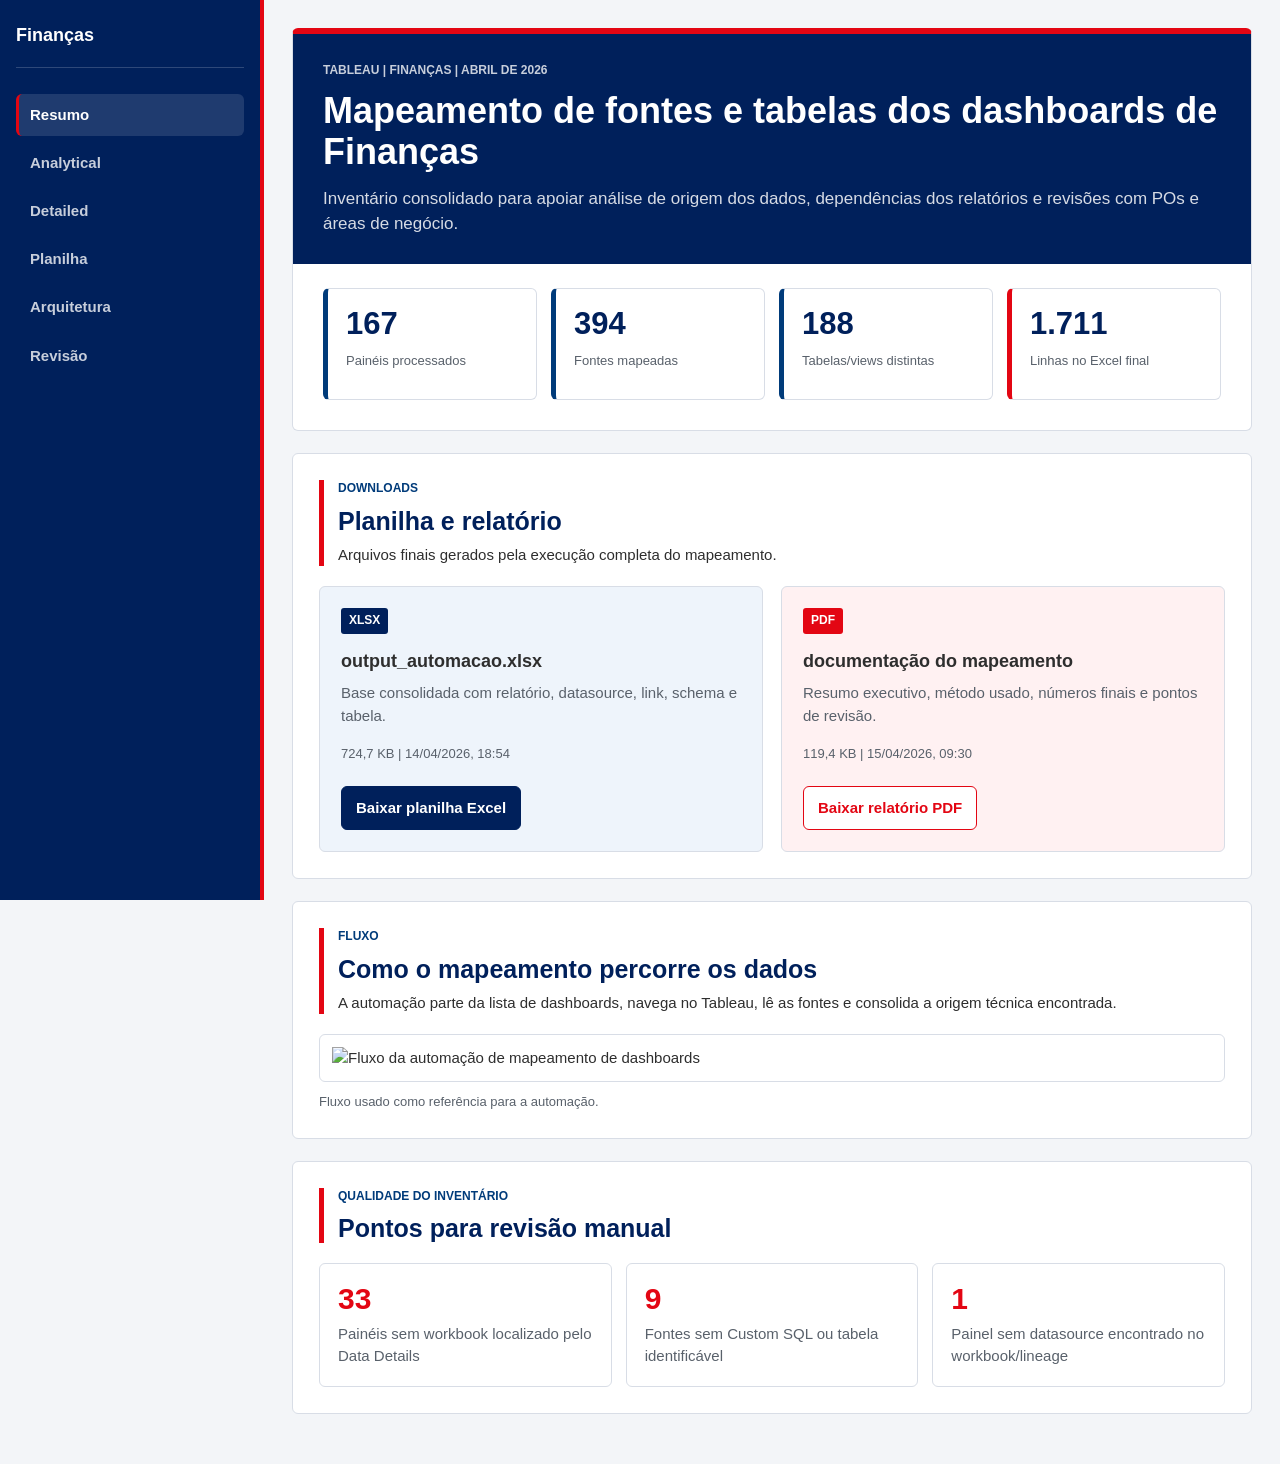
==== commit 73023938: "Simplifica sidebar e similaridade" ====
--- a/index.html
+++ b/index.html
@@ -11,7 +11,6 @@
     <div class="brand">
       <div>
         <strong>Finanças</strong>
-        <span>Origem dos dados</span>
       </div>
     </div>
 
--- a/styles.css
+++ b/styles.css
@@ -62,7 +62,7 @@
 }
 
 .brand strong {
-  font-size: 15px;
+  font-size: 18px;
 }
 
 .brand span {
@@ -1032,6 +1032,226 @@
   grid-column: 1 / -1;
   margin: 0;
   padding: 13px;
+}
+
+.similarity-bands {
+  gap: 8px;
+  margin-bottom: 14px;
+}
+
+.similarity-band {
+  align-content: start;
+  min-height: 86px;
+  padding: 11px 12px;
+}
+
+.similarity-band strong {
+  font-size: 20px;
+}
+
+.similarity-band span {
+  font-size: 13px;
+}
+
+.similarity-band small {
+  font-size: 11px;
+}
+
+.similarity-panel {
+  background: #ffffff;
+  border: 1px solid var(--line);
+  border-radius: var(--radius);
+  padding: 0;
+}
+
+.similarity-board {
+  display: grid;
+  gap: 16px;
+  padding: 20px;
+}
+
+.similarity-board-header {
+  align-items: start;
+  display: grid;
+  gap: 6px;
+}
+
+.similarity-board-header h3 {
+  color: var(--sodexo-blue);
+  font-size: 21px;
+  margin: 0;
+}
+
+.similarity-board-header p {
+  color: var(--muted);
+  margin: 0;
+  max-width: 860px;
+}
+
+.similarity-summary-grid {
+  display: grid;
+  gap: 10px;
+  grid-template-columns: repeat(3, minmax(0, 1fr));
+}
+
+.similarity-summary-tile {
+  background: var(--soft-blue);
+  border: 1px solid #c8d7ec;
+  border-radius: var(--radius);
+  padding: 12px;
+}
+
+.similarity-summary-tile strong {
+  color: var(--sodexo-blue);
+  display: block;
+  font-size: 24px;
+  line-height: 1.1;
+}
+
+.similarity-summary-tile span {
+  color: var(--muted);
+  font-size: 12px;
+}
+
+.similarity-accordion {
+  display: grid;
+  gap: 10px;
+  max-height: 760px;
+  overflow: auto;
+  padding-right: 4px;
+}
+
+.similarity-accordion-item {
+  border: 1px solid var(--line);
+  border-radius: var(--radius);
+  overflow: hidden;
+}
+
+.similarity-accordion-trigger {
+  align-items: center;
+  background: #ffffff;
+  border: 0;
+  color: var(--ink);
+  cursor: pointer;
+  display: grid;
+  gap: 14px;
+  grid-template-columns: auto minmax(0, 1fr) auto;
+  padding: 13px 14px;
+  text-align: left;
+  width: 100%;
+}
+
+.similarity-accordion-trigger:hover,
+.similarity-accordion-trigger[aria-expanded="true"] {
+  background: var(--soft-blue);
+}
+
+.similarity-rank {
+  background: var(--sodexo-blue);
+  border-radius: var(--radius);
+  color: #ffffff;
+  font-size: 12px;
+  font-weight: 700;
+  padding: 7px 8px;
+}
+
+.similarity-pair-summary {
+  align-items: start;
+  display: grid;
+  gap: 12px;
+  grid-template-columns: repeat(2, minmax(0, 1fr));
+  min-width: 0;
+}
+
+.similarity-report-summary {
+  display: grid;
+  gap: 3px;
+  min-width: 0;
+}
+
+.similarity-report-summary small,
+.similarity-metric-badge small {
+  color: var(--muted);
+  font-size: 11px;
+  font-weight: 700;
+  text-transform: uppercase;
+}
+
+.similarity-report-summary strong {
+  color: var(--ink);
+  overflow-wrap: anywhere;
+}
+
+.similarity-trigger-metrics {
+  display: flex;
+  gap: 8px;
+  justify-content: flex-end;
+}
+
+.similarity-metric-badge {
+  background: #ffffff;
+  border: 1px solid var(--line);
+  border-radius: var(--radius);
+  display: grid;
+  gap: 2px;
+  min-width: 92px;
+  padding: 7px 9px;
+  text-align: center;
+}
+
+.similarity-metric-badge strong {
+  color: var(--sodexo-blue);
+  font-size: 18px;
+  line-height: 1.1;
+}
+
+.similarity-metric-badge.is-strong {
+  background: #eef7f0;
+  border-color: rgba(31, 122, 58, 0.28);
+}
+
+.similarity-accordion-body {
+  background: #f8fafc;
+  border-top: 1px solid var(--line);
+  display: grid;
+  gap: 12px;
+  padding: 15px;
+}
+
+.similarity-recommendation {
+  background: #ffffff;
+  border-left: 4px solid var(--sodexo-red);
+  border-radius: var(--radius);
+  color: var(--ink);
+  margin: 0;
+  padding: 12px;
+}
+
+.similarity-common-block,
+.similarity-exclusive-group {
+  background: #ffffff;
+  border: 1px solid var(--line);
+  border-radius: var(--radius);
+  padding: 13px;
+}
+
+.similarity-common-block {
+  border-color: rgba(31, 122, 58, 0.28);
+}
+
+.similarity-common-block h4,
+.similarity-exclusive-group h4 {
+  color: var(--sodexo-blue);
+  font-size: 15px;
+  margin: 0 0 10px;
+}
+
+.table-chip-list {
+  max-height: 180px;
+}
+
+.table-chip {
+  font-size: 12px;
 }
 
 @media (max-width: 920px) {
@@ -1070,16 +1290,31 @@
   .similarity-workspace,
   .similarity-compare,
   .similarity-kpis,
-  .similarity-exclusive {
+  .similarity-exclusive,
+  .similarity-summary-grid,
+  .similarity-pair-summary {
     grid-template-columns: 1fr;
   }
 
   .detail-actions,
   .pagination,
   .similarity-panel-heading,
-  .similarity-pair-toggle {
+  .similarity-pair-toggle,
+  .similarity-accordion-trigger {
     align-items: stretch;
     flex-direction: column;
+  }
+
+  .similarity-accordion-trigger {
+    grid-template-columns: 1fr;
+  }
+
+  .similarity-trigger-metrics {
+    justify-content: stretch;
+  }
+
+  .similarity-metric-badge {
+    flex: 1;
   }
 
   .similarity-stats {
